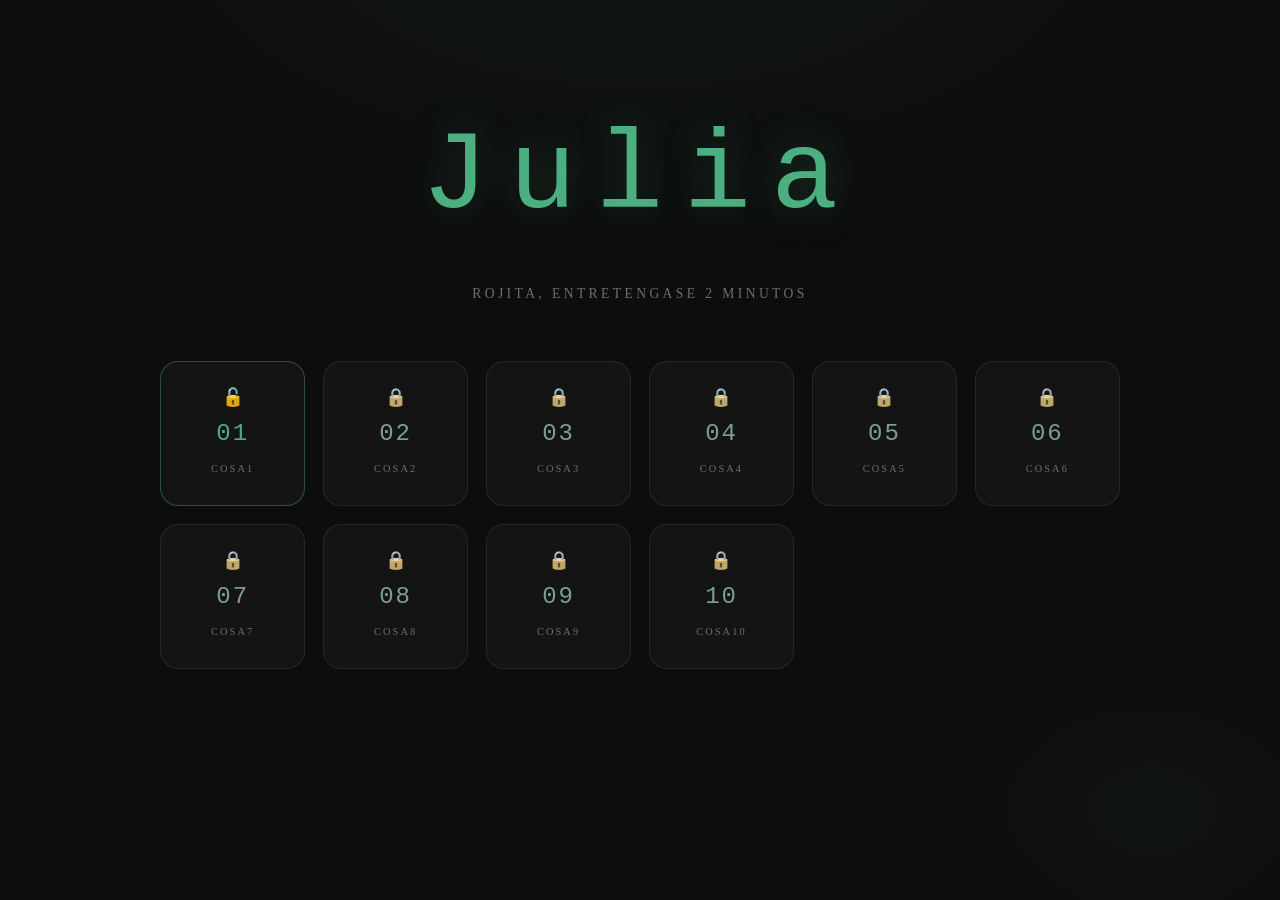
==== index.html @ 5a0962df "Add files via upload" ====
<!DOCTYPE html>
<html lang="es">
<head>
  <meta charset="UTF-8" />
  <meta name="viewport" content="width=device-width, initial-scale=1.0" />
  <title>Julia — Malparida</title>
  <link rel="stylesheet" href="styles.css" />
</head>
<body>

  <div class="container">

    <!-- Título principal -->
    <h1 class="site-title">Julia</h1>
    <p class="site-subtitle">Rojita, entretengase 2 minutos</p>

    <!-- Cuadrícula de niveles -->
    <div class="levels-grid" id="levelsGrid">
      <!-- Generado por script.js -->
    </div>

  </div>

  <script src="script.js"></script>
</body>
</html>
---- styles.css ----
/* ============================================================
   styles.css — Julia Game
   Paleta: Negro profundo + Verde esmeralda suave
   ============================================================ */

/* ---------- Variables globales ---------- */
:root {
  --bg:          #0d0d0d;
  --bg-card:     #141414;
  --bg-card-hover: #1a1f1a;
  --green:       #4caf82;        /* verde esmeralda suave */
  --green-dim:   #3a8c64;
  --green-glow:  rgba(76, 175, 130, 0.18);
  --green-glow-strong: rgba(76, 175, 130, 0.32);
  --text:        #e8e8e8;
  --text-muted:  #6b7068;
  --border:      rgba(76, 175, 130, 0.15);
  --border-hover:rgba(76, 175, 130, 0.4);
  --radius:      12px;
  --radius-lg:   18px;
  --transition:  0.28s cubic-bezier(0.4, 0, 0.2, 1);
  --font-display:'Courier New', 'Lucida Console', monospace;
  --font-body:   'Georgia', serif;
}

/* ---------- Reset & base ---------- */
*, *::before, *::after { box-sizing: border-box; margin: 0; padding: 0; }

html { scroll-behavior: smooth; }

body {
  background: var(--bg);
  color: var(--text);
  font-family: var(--font-body);
  min-height: 100vh;
  line-height: 1.6;
  overflow-x: hidden;
}

/* Fondo con textura muy sutil */
body::before {
  content: '';
  position: fixed;
  inset: 0;
  background:
    radial-gradient(ellipse 80% 60% at 50% -10%, rgba(76,175,130,0.06) 0%, transparent 70%),
    radial-gradient(ellipse 40% 40% at 90% 90%, rgba(76,175,130,0.04) 0%, transparent 60%);
  pointer-events: none;
  z-index: 0;
}

/* ---------- Utilidades de animación ---------- */
@keyframes fadeIn {
  from { opacity: 0; transform: translateY(14px); }
  to   { opacity: 1; transform: translateY(0); }
}
@keyframes fadeInFast {
  from { opacity: 0; }
  to   { opacity: 1; }
}
@keyframes pulse-glow {
  0%, 100% { box-shadow: 0 0 12px var(--green-glow); }
  50%       { box-shadow: 0 0 24px var(--green-glow-strong); }
}
@keyframes float {
  0%, 100% { transform: translateY(0); }
  50%       { transform: translateY(-6px); }
}
@keyframes scalePop {
  0%   { transform: scale(0.92); opacity: 0; }
  100% { transform: scale(1);    opacity: 1; }
}

.fade-in   { animation: fadeIn 0.6s ease forwards; }
.fade-fast { animation: fadeInFast 0.4s ease forwards; }

/* ---------- Layout helpers ---------- */
.container {
  position: relative;
  z-index: 1;
  width: min(960px, 95vw);
  margin-inline: auto;
  padding-block: 2rem;
}

/* ============================================================
   INDEX — MENÚ PRINCIPAL
   ============================================================ */

/* Cabecera */
.site-title {
  font-family: var(--font-display);
  font-size: clamp(3.2rem, 10vw, 7rem);
  font-weight: 400;
  letter-spacing: 0.18em;
  text-align: center;
  color: var(--green);
  text-shadow:
    0 0 40px rgba(76,175,130,0.25),
    0 0 80px rgba(76,175,130,0.1);
  padding-block: 3.5rem 1rem;
  animation: fadeIn 0.8s ease forwards;
}

.site-subtitle {
  text-align: center;
  color: var(--text-muted);
  font-size: 0.85rem;
  letter-spacing: 0.25em;
  text-transform: uppercase;
  margin-bottom: 3.5rem;
  animation: fadeIn 0.8s 0.15s ease both;
}

/* Cuadrícula de niveles */
.levels-grid {
  display: grid;
  grid-template-columns: repeat(auto-fill, minmax(140px, 1fr));
  gap: 1.1rem;
  animation: fadeIn 0.8s 0.3s ease both;
}

/* Tarjeta de nivel */
.level-card {
  aspect-ratio: 1 / 1;
  border-radius: var(--radius-lg);
  border: 1px solid var(--border);
  background: var(--bg-card);
  display: flex;
  flex-direction: column;
  align-items: center;
  justify-content: center;
  gap: 0.5rem;
  cursor: default;
  transition:
    transform var(--transition),
    border-color var(--transition),
    box-shadow var(--transition),
    background var(--transition),
    opacity var(--transition);
  user-select: none;
  position: relative;
  overflow: hidden;
}

/* Brillo en esquina superior */
.level-card::before {
  content: '';
  position: absolute;
  top: -40%;
  left: -40%;
  width: 80%;
  height: 80%;
  background: radial-gradient(circle, rgba(76,175,130,0.07) 0%, transparent 70%);
  transition: opacity var(--transition);
  opacity: 0;
}

/* Nivel activo */
.level-card.active {
  cursor: pointer;
  border-color: var(--border-hover);
}
.level-card.active:hover {
  transform: translateY(-6px) scale(1.03);
  background: var(--bg-card-hover);
  border-color: var(--green);
  box-shadow:
    0 8px 32px rgba(0,0,0,0.4),
    0 0 20px var(--green-glow);
}
.level-card.active:hover::before { opacity: 1; }

/* Nivel bloqueado */
.level-card.locked {
  opacity: 0.35;
  filter: grayscale(0.6);
}

/* Textos dentro de la tarjeta */
.level-number {
  font-family: var(--font-display);
  font-size: 1.5rem;
  color: var(--green);
  letter-spacing: 0.08em;
}
.level-label {
  font-size: 0.65rem;
  letter-spacing: 0.2em;
  text-transform: uppercase;
  color: var(--text-muted);
}
.level-icon {
  font-size: 1.1rem;
  line-height: 1;
}

/* ============================================================
   JUEGO — juego.html
   ============================================================ */

/* Wrapper central para pantallas del juego */
.game-wrapper {
  min-height: 100vh;
  display: flex;
  flex-direction: column;
  align-items: center;
  justify-content: center;
  padding: 2rem;
  position: relative;
  z-index: 1;
}

/* Cabecera del juego (nivel + botón volver) */
.game-header {
  position: fixed;
  top: 0; left: 0; right: 0;
  display: flex;
  align-items: center;
  justify-content: space-between;
  padding: 1rem 2rem;
  background: rgba(13,13,13,0.85);
  backdrop-filter: blur(8px);
  border-bottom: 1px solid var(--border);
  z-index: 100;
}
.game-header-title {
  font-family: var(--font-display);
  font-size: 1.1rem;
  color: var(--green);
  letter-spacing: 0.15em;
}
.btn-back {
  background: transparent;
  border: 1px solid var(--border);
  color: var(--text-muted);
  font-size: 0.75rem;
  letter-spacing: 0.15em;
  text-transform: uppercase;
  padding: 0.4rem 1rem;
  border-radius: 6px;
  cursor: pointer;
  transition: all var(--transition);
  text-decoration: none;
  font-family: var(--font-display);
}
.btn-back:hover {
  border-color: var(--green);
  color: var(--green);
}

/* Pantalla del juego (una a la vez) */
.game-screen {
  display: none;
  width: 100%;
  max-width: 640px;
  text-align: center;
}
.game-screen.active {
  display: flex;
  flex-direction: column;
  align-items: center;
  gap: 1.8rem;
  animation: scalePop 0.5s cubic-bezier(0.4,0,0.2,1) forwards;
}

/* ---- Pantalla 1: Botón inicio ---- */
.btn-start {
  font-family: var(--font-display);
  font-size: clamp(1rem, 3vw, 1.3rem);
  letter-spacing: 0.2em;
  padding: 1.2rem 2.8rem;
  background: transparent;
  border: 1.5px solid var(--green);
  color: var(--green);
  border-radius: var(--radius-lg);
  cursor: pointer;
  transition: all var(--transition);
  animation: pulse-glow 3s ease-in-out infinite, float 4s ease-in-out infinite;
  position: relative;
  overflow: hidden;
}
.btn-start::after {
  content: '';
  position: absolute;
  inset: 0;
  background: var(--green-glow);
  opacity: 0;
  transition: opacity var(--transition);
}
.btn-start:hover {
  background: rgba(76,175,130,0.08);
  box-shadow: 0 0 36px var(--green-glow-strong);
  transform: scale(1.04);
}
.btn-start:hover::after { opacity: 1; }

/* ---- Pantalla 2: Mensaje ---- */
.msg-poem {
  font-family: var(--font-body);
  font-size: clamp(1.1rem, 3vw, 1.4rem);
  color: var(--text);
  line-height: 1.8;
  max-width: 480px;
  padding: 2.5rem;
  border: 1px solid var(--border);
  border-radius: var(--radius-lg);
  background: var(--bg-card);
  box-shadow: 0 0 40px rgba(76,175,130,0.06);
  font-style: italic;
}

/* Botón genérico "Continuar" / secundario */
.btn-continue {
  font-family: var(--font-display);
  font-size: 0.8rem;
  letter-spacing: 0.2em;
  text-transform: uppercase;
  padding: 0.75rem 2rem;
  background: transparent;
  border: 1px solid var(--green-dim);
  color: var(--green);
  border-radius: var(--radius);
  cursor: pointer;
  transition: all var(--transition);
}
.btn-continue:hover {
  background: rgba(76,175,130,0.08);
  border-color: var(--green);
  box-shadow: 0 0 16px var(--green-glow);
}

/* ---- Pantalla 3: Preguntas ---- */
.question-counter {
  font-family: var(--font-display);
  font-size: 0.75rem;
  letter-spacing: 0.25em;
  color: var(--text-muted);
  text-transform: uppercase;
}
.question-text {
  font-size: clamp(1.05rem, 3vw, 1.25rem);
  color: var(--text);
  line-height: 1.7;
  padding: 1.5rem 2rem;
  background: var(--bg-card);
  border: 1px solid var(--border);
  border-radius: var(--radius-lg);
  width: 100%;
}
.options-list {
  list-style: none;
  width: 100%;
  display: flex;
  flex-direction: column;
  gap: 0.7rem;
}
.option-btn {
  width: 100%;
  padding: 0.9rem 1.4rem;
  background: var(--bg-card);
  border: 1px solid var(--border);
  border-radius: var(--radius);
  color: var(--text);
  font-size: 0.95rem;
  font-family: var(--font-body);
  text-align: left;
  cursor: pointer;
  transition: all var(--transition);
  position: relative;
}
.option-btn:hover {
  border-color: var(--green);
  background: var(--bg-card-hover);
  box-shadow: 0 0 12px var(--green-glow);
  padding-left: 1.8rem;
}
.option-btn.selected {
  border-color: var(--green);
  background: rgba(76,175,130,0.1);
  color: var(--green);
  box-shadow: 0 0 16px var(--green-glow);
}
.option-btn.correct {
  border-color: #4caf82;
  background: rgba(76,175,130,0.18);
  color: #7dd4a8;
}
.option-btn.wrong {
  border-color: #a05050;
  background: rgba(160,80,80,0.12);
  color: #c08080;
}
.option-btn:disabled { cursor: default; }

/* Barra de progreso preguntas */
.progress-bar-wrap {
  width: 100%;
  height: 3px;
  background: rgba(255,255,255,0.06);
  border-radius: 99px;
  overflow: hidden;
}
.progress-bar-fill {
  height: 100%;
  background: var(--green);
  border-radius: 99px;
  transition: width 0.5s ease;
  box-shadow: 0 0 8px var(--green-glow);
}

/* ---- Pantalla 4: Ahorcado ---- */
.hangman-area {
  width: 100%;
  display: flex;
  flex-direction: column;
  align-items: center;
  gap: 1.8rem;
}

/* Dibujo SVG del ahorcado */
.hangman-svg {
  width: 160px;
  height: 180px;
}
.hm-line {
  stroke: var(--green);
  stroke-width: 2.5;
  stroke-linecap: round;
  transition: opacity 0.3s ease;
  opacity: 0;
}
.hm-line.visible { opacity: 1; }

/* Palabra a adivinar */
.word-display {
  display: flex;
  gap: 0.5rem;
  flex-wrap: wrap;
  justify-content: center;
}
.letter-slot {
  width: 30px;
  text-align: center;
  font-family: var(--font-display);
  font-size: 1.4rem;
  color: var(--green);
  letter-spacing: 0.05em;
  border-bottom: 2px solid var(--green-dim);
  padding-bottom: 4px;
  min-height: 2rem;
  transition: color 0.3s ease;
}

/* Teclado de letras */
.keyboard {
  display: flex;
  flex-wrap: wrap;
  gap: 0.4rem;
  justify-content: center;
  max-width: 520px;
}
.key-btn {
  width: 38px;
  height: 38px;
  border-radius: 8px;
  background: var(--bg-card);
  border: 1px solid var(--border);
  color: var(--text);
  font-family: var(--font-display);
  font-size: 0.8rem;
  cursor: pointer;
  transition: all var(--transition);
  display: flex;
  align-items: center;
  justify-content: center;
}
.key-btn:hover:not(:disabled) {
  border-color: var(--green);
  color: var(--green);
  box-shadow: 0 0 10px var(--green-glow);
}
.key-btn:disabled {
  opacity: 0.25;
  cursor: default;
}
.key-btn.hit {
  border-color: var(--green);
  color: var(--green);
  background: rgba(76,175,130,0.1);
}
.key-btn.miss {
  border-color: #7a4040;
  color: #a06060;
  background: rgba(120,60,60,0.1);
}

/* Contador de errores */
.errors-counter {
  font-family: var(--font-display);
  font-size: 0.8rem;
  letter-spacing: 0.15em;
  color: var(--text-muted);
}
.errors-counter span {
  color: var(--green);
}

/* Mensaje final (victoria/derrota) */
.end-message {
  font-family: var(--font-display);
  font-size: 1.5rem;
  letter-spacing: 0.15em;
  text-align: center;
  padding: 1.5rem 2rem;
  border-radius: var(--radius-lg);
  animation: fadeIn 0.5s ease forwards;
}
.end-message.win {
  color: var(--green);
  border: 1px solid var(--green-dim);
  background: rgba(76,175,130,0.07);
  box-shadow: 0 0 30px var(--green-glow);
}
.end-message.lose {
  color: #c08080;
  border: 1px solid #7a4040;
  background: rgba(120,60,60,0.07);
}

/* Botón reiniciar */
.btn-restart {
  font-family: var(--font-display);
  font-size: 0.75rem;
  letter-spacing: 0.2em;
  text-transform: uppercase;
  padding: 0.65rem 1.8rem;
  background: transparent;
  border: 1px solid var(--border);
  color: var(--text-muted);
  border-radius: var(--radius);
  cursor: pointer;
  transition: all var(--transition);
}
.btn-restart:hover {
  border-color: var(--green);
  color: var(--green);
}

/* ---- Botón gigante de trampa (Pregunta 2) ---- */
.btn-trap-reveal {
  width: 100%;
  padding: 1.6rem 2rem;
  font-family: var(--font-display);
  font-size: clamp(1.1rem, 4vw, 1.8rem);
  letter-spacing: 0.12em;
  color: var(--green);
  background: rgba(76, 175, 130, 0.07);
  border: 2px solid var(--green);
  border-radius: var(--radius-lg);
  cursor: default;         /* No es clickeable después */
  animation: fadeIn 0.5s ease forwards, pulse-glow 2.5s ease-in-out infinite;
  box-shadow: 0 0 30px var(--green-glow-strong);
  text-shadow: 0 0 20px rgba(76,175,130,0.4);
  pointer-events: none;    /* Solo decorativo */
}

/* ============================================================
   RESPONSIVE
   ============================================================ */
@media (max-width: 600px) {
  .levels-grid {
    grid-template-columns: repeat(auto-fill, minmax(110px, 1fr));
    gap: 0.8rem;
  }
  .game-header { padding: 0.8rem 1rem; }
  .key-btn { width: 32px; height: 32px; font-size: 0.7rem; }
  .letter-slot { width: 22px; font-size: 1.1rem; }
}
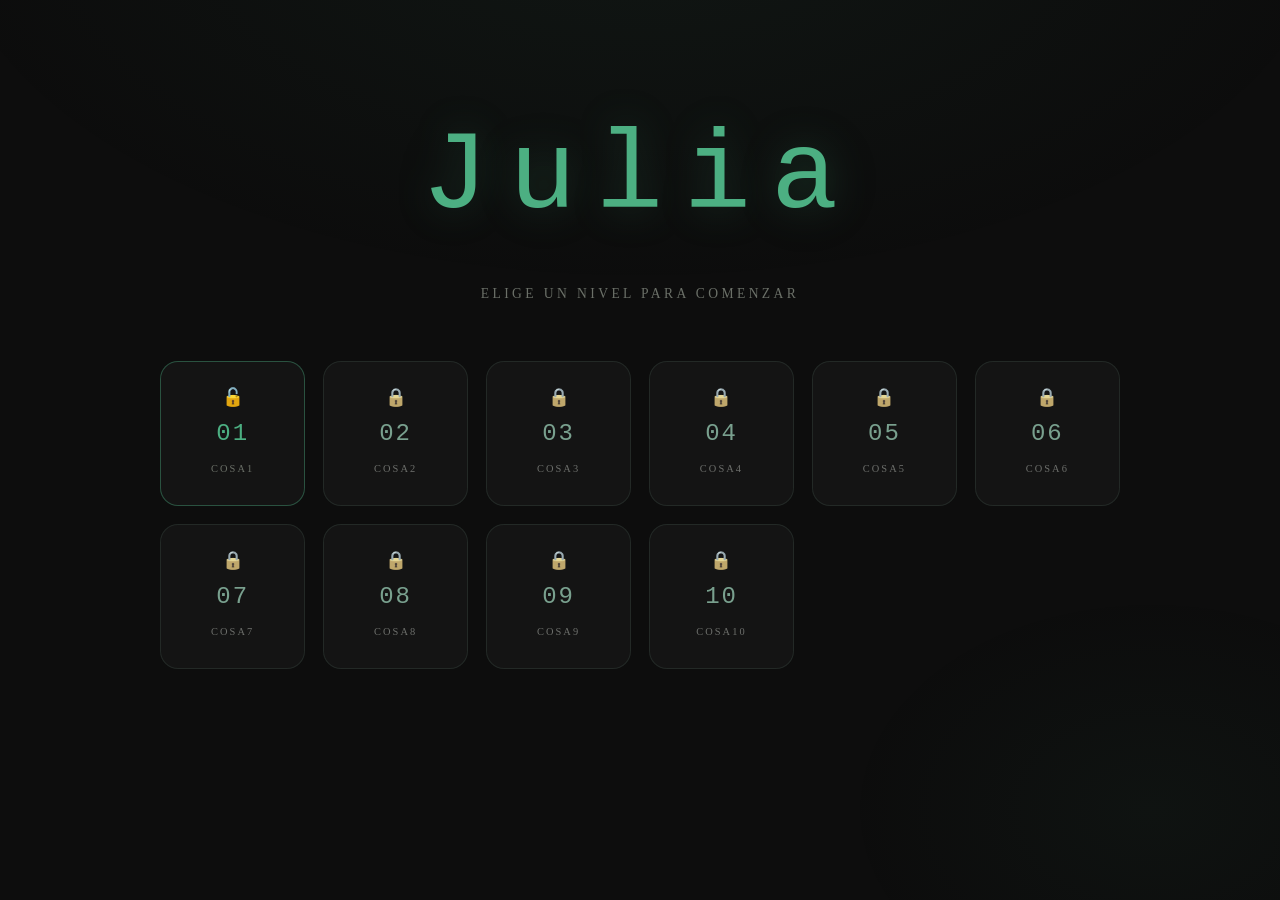
==== commit 7a4525c0: "Update index.html" ====
--- a/index.html
+++ b/index.html
@@ -3,7 +3,7 @@
 <head>
   <meta charset="UTF-8" />
   <meta name="viewport" content="width=device-width, initial-scale=1.0" />
-  <title>Julia — Malparida</title>
+  <title>Julia — Niveles</title>
   <link rel="stylesheet" href="styles.css" />
 </head>
 <body>
@@ -12,7 +12,7 @@
 
     <!-- Título principal -->
     <h1 class="site-title">Julia</h1>
-    <p class="site-subtitle">Rojita, entretengase 2 minutos</p>
+    <p class="site-subtitle">Elige un nivel para comenzar</p>
 
     <!-- Cuadrícula de niveles -->
     <div class="levels-grid" id="levelsGrid">
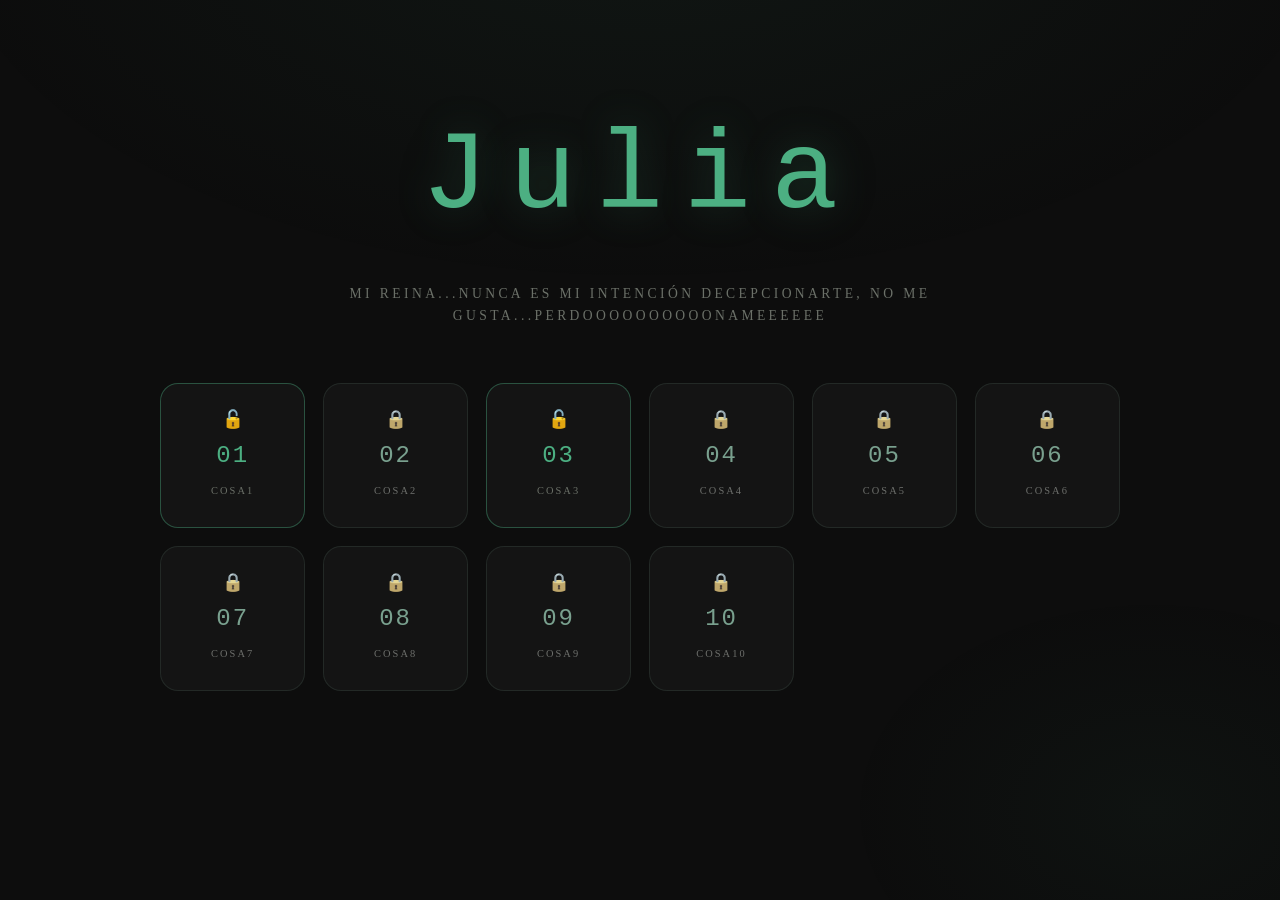
==== commit 8953ec44: "Update index.html" ====
--- a/index.html
+++ b/index.html
@@ -12,7 +12,7 @@
 
     <!-- Título principal -->
     <h1 class="site-title">Julia</h1>
-    <p class="site-subtitle">Elige un nivel para comenzar</p>
+    <p class="site-subtitle">MI REINA...NUNCA ES MI INTENCIÓN DECEPCIONARTE, NO ME GUSTA...PERDOOOOoooOOONAMEEEeeE</p>
 
     <!-- Cuadrícula de niveles -->
     <div class="levels-grid" id="levelsGrid">
--- a/styles.css
+++ b/styles.css
@@ -577,3 +577,618 @@
   .key-btn { width: 32px; height: 32px; font-size: 0.7rem; }
   .letter-slot { width: 22px; font-size: 1.1rem; }
 }
+
+/* ============================================================
+   NIVEL 2 — Mensajería en tiempo real
+   ============================================================ */
+
+/* ---- Overlay de identificación ---- */
+.n2-overlay {
+  position: fixed;
+  inset: 0;
+  background: var(--bg);
+  display: flex;
+  align-items: center;
+  justify-content: center;
+  z-index: 200;
+}
+
+.n2-id-card {
+  background: var(--bg-card);
+  border: 1px solid var(--border);
+  border-radius: var(--radius-lg);
+  padding: 3rem 2.5rem;
+  text-align: center;
+  display: flex;
+  flex-direction: column;
+  gap: 2rem;
+  width: min(380px, 90vw);
+  box-shadow: 0 0 60px rgba(76,175,130,0.06);
+}
+
+.n2-id-label {
+  font-family: var(--font-display);
+  font-size: 1rem;
+  letter-spacing: 0.25em;
+  text-transform: uppercase;
+  color: var(--text-muted);
+}
+
+.n2-id-btns {
+  display: grid;
+  grid-template-columns: 1fr 1fr;
+  gap: 1rem;
+}
+
+.n2-id-btn {
+  display: flex;
+  flex-direction: column;
+  align-items: center;
+  gap: 0.4rem;
+  padding: 1.5rem 1rem;
+  background: var(--bg);
+  border: 1.5px solid var(--border);
+  border-radius: var(--radius-lg);
+  color: var(--text);
+  font-family: var(--font-display);
+  font-size: 0.9rem;
+  letter-spacing: 0.08em;
+  cursor: pointer;
+  transition: all var(--transition);
+}
+.n2-id-btn:hover {
+  border-color: var(--green);
+  background: rgba(76,175,130,0.06);
+  box-shadow: 0 0 20px var(--green-glow);
+  transform: translateY(-3px);
+}
+.n2-id-icon { font-size: 2rem; line-height: 1; }
+.n2-id-sub  { font-size: 0.65rem; color: var(--text-muted); letter-spacing: 0.2em; }
+
+/* ---- Layout principal del nivel 2 ---- */
+.n2-main {
+  flex-direction: column;
+  align-items: center;
+  gap: 1.5rem;
+  padding: 6rem 1.5rem 3rem;
+  width: 100%;
+  max-width: 640px;
+  margin-inline: auto;
+  min-height: 100vh;
+}
+
+/* ---- Barra de estado ---- */
+.n2-status-bar {
+  width: 100%;
+  display: flex;
+  justify-content: space-between;
+  align-items: center;
+  padding: 0.75rem 1.2rem;
+  background: var(--bg-card);
+  border: 1px solid var(--border);
+  border-radius: var(--radius);
+  font-family: var(--font-display);
+  font-size: 0.75rem;
+  letter-spacing: 0.12em;
+  animation: fadeIn 0.5s ease forwards;
+}
+.n2-status-user,
+.n2-status-other {
+  display: flex;
+  align-items: center;
+  gap: 0.5rem;
+  color: var(--text-muted);
+}
+/* Punto de presencia */
+.n2-dot {
+  width: 8px;
+  height: 8px;
+  border-radius: 50%;
+  background: #3a4a3a;
+  transition: background 0.4s ease, box-shadow 0.4s ease;
+  flex-shrink: 0;
+}
+.n2-dot.n2-dot-active {
+  background: var(--green);
+  box-shadow: 0 0 6px var(--green-glow-strong);
+}
+.n2-last-seen {
+  font-size: 0.65rem;
+  color: var(--text-muted);
+  margin-left: 0.2rem;
+}
+
+/* ---- Etiqueta de sección ---- */
+.n2-section-label {
+  font-family: var(--font-display);
+  font-size: 0.7rem;
+  letter-spacing: 0.25em;
+  text-transform: uppercase;
+  color: var(--text-muted);
+  align-self: flex-start;
+  margin-bottom: 0.2rem;
+}
+
+/* ---- Panel de envío ---- */
+.n2-send-panel {
+  width: 100%;
+  background: var(--bg-card);
+  border: 1px solid var(--border);
+  border-radius: var(--radius-lg);
+  padding: 1.5rem;
+  display: flex;
+  flex-direction: column;
+  gap: 1rem;
+  animation: fadeIn 0.5s 0.1s ease both;
+}
+
+/* Botones rápidos */
+.n2-quick-btns {
+  display: flex;
+  flex-wrap: wrap;
+  gap: 0.6rem;
+}
+.n2-quick-btn {
+  padding: 0.55rem 1rem;
+  background: var(--bg);
+  border: 1px solid var(--border);
+  border-radius: 999px;
+  color: var(--text);
+  font-size: 0.85rem;
+  font-family: var(--font-body);
+  cursor: pointer;
+  transition: all var(--transition);
+  white-space: nowrap;
+}
+.n2-quick-btn:hover {
+  border-color: var(--green);
+  color: var(--green);
+  box-shadow: 0 0 12px var(--green-glow);
+  transform: scale(1.04);
+}
+
+/* Input + botón enviar */
+.n2-input-row {
+  display: flex;
+  gap: 0.6rem;
+}
+.n2-input {
+  flex: 1;
+  background: var(--bg);
+  border: 1px solid var(--border);
+  border-radius: var(--radius);
+  padding: 0.7rem 1rem;
+  color: var(--text);
+  font-family: var(--font-body);
+  font-size: 0.95rem;
+  outline: none;
+  transition: border-color var(--transition), box-shadow var(--transition);
+}
+.n2-input::placeholder { color: var(--text-muted); }
+.n2-input:focus {
+  border-color: var(--green-dim);
+  box-shadow: 0 0 10px var(--green-glow);
+}
+
+.n2-send-btn {
+  width: 44px;
+  height: 44px;
+  flex-shrink: 0;
+  background: transparent;
+  border: 1.5px solid var(--green-dim);
+  border-radius: var(--radius);
+  color: var(--green);
+  font-size: 1.1rem;
+  cursor: pointer;
+  transition: all var(--transition);
+  display: flex;
+  align-items: center;
+  justify-content: center;
+}
+.n2-send-btn:hover {
+  background: rgba(76,175,130,0.1);
+  border-color: var(--green);
+  box-shadow: 0 0 14px var(--green-glow);
+}
+.n2-send-btn.n2-sending {
+  transform: scale(0.9);
+  opacity: 0.6;
+}
+
+/* ---- Chat / historial ---- */
+.n2-chat-section {
+  width: 100%;
+  display: flex;
+  flex-direction: column;
+  gap: 0.8rem;
+  animation: fadeIn 0.5s 0.2s ease both;
+}
+.n2-chat-box {
+  width: 100%;
+  min-height: 220px;
+  max-height: 380px;
+  overflow-y: auto;
+  background: var(--bg-card);
+  border: 1px solid var(--border);
+  border-radius: var(--radius-lg);
+  padding: 1rem;
+  display: flex;
+  flex-direction: column;
+  gap: 0.6rem;
+  scroll-behavior: smooth;
+}
+.n2-chat-box::-webkit-scrollbar { width: 4px; }
+.n2-chat-box::-webkit-scrollbar-track { background: transparent; }
+.n2-chat-box::-webkit-scrollbar-thumb { background: var(--border); border-radius: 4px; }
+
+.n2-chat-empty {
+  color: var(--text-muted);
+  font-size: 0.85rem;
+  text-align: center;
+  margin: auto;
+  font-style: italic;
+}
+
+/* Burbujas de chat */
+.n2-bubble {
+  max-width: 78%;
+  display: flex;
+  flex-direction: column;
+  gap: 0.15rem;
+  animation: fadeIn 0.35s ease forwards;
+}
+.n2-bubble-mine    { align-self: flex-end; align-items: flex-end; }
+.n2-bubble-theirs  { align-self: flex-start; align-items: flex-start; }
+
+.n2-bubble-sender {
+  font-family: var(--font-display);
+  font-size: 0.6rem;
+  letter-spacing: 0.18em;
+  color: var(--text-muted);
+  text-transform: uppercase;
+}
+.n2-bubble-text {
+  padding: 0.6rem 0.9rem;
+  border-radius: 14px;
+  font-size: 0.92rem;
+  line-height: 1.5;
+  word-break: break-word;
+}
+.n2-bubble-mine .n2-bubble-text {
+  background: rgba(76,175,130,0.12);
+  border: 1px solid rgba(76,175,130,0.28);
+  color: var(--text);
+  border-bottom-right-radius: 4px;
+}
+.n2-bubble-theirs .n2-bubble-text {
+  background: rgba(255,255,255,0.04);
+  border: 1px solid rgba(255,255,255,0.08);
+  color: var(--text);
+  border-bottom-left-radius: 4px;
+}
+.n2-bubble-time {
+  font-size: 0.6rem;
+  color: var(--text-muted);
+  margin-top: 0.1rem;
+}
+
+/* ---- Toast de notificación interna ---- */
+.n2-toast {
+  position: fixed;
+  bottom: 1.5rem;
+  left: 50%;
+  transform: translateX(-50%) translateY(20px);
+  background: var(--bg-card);
+  border: 1px solid var(--green-dim);
+  color: var(--green);
+  font-family: var(--font-display);
+  font-size: 0.8rem;
+  letter-spacing: 0.1em;
+  padding: 0.7rem 1.4rem;
+  border-radius: 999px;
+  box-shadow: 0 0 20px var(--green-glow);
+  opacity: 0;
+  pointer-events: none;
+  transition: opacity 0.35s ease, transform 0.35s ease;
+  z-index: 9999;
+  max-width: 90vw;
+  text-align: center;
+}
+.n2-toast.n2-toast-show {
+  opacity: 1;
+  transform: translateX(-50%) translateY(0);
+}
+
+/* ---- Responsive nivel 2 ---- */
+@media (max-width: 480px) {
+  .n2-id-btns { grid-template-columns: 1fr; }
+  .n2-bubble  { max-width: 90%; }
+}
+
+/* ============================================================
+   NIVEL 3 — Historia + Chat superpuesto
+   ============================================================ */
+
+/* ---- Body override para nivel3 ---- */
+.n3-body {
+  background: #000;
+  overflow: hidden;     /* Sin scroll en la historia */
+  height: 100dvh;
+}
+
+/* ============================================================
+   PANTALLA DE ENTRADA
+   ============================================================ */
+.n3-entry {
+  position: fixed;
+  inset: 0;
+  background: var(--bg);
+  display: flex;
+  align-items: center;
+  justify-content: center;
+  z-index: 100;
+  transition: opacity 0.4s ease, transform 0.4s ease;
+}
+.n3-entry.n3-entry-out {
+  opacity: 0;
+  transform: scale(1.04);
+  pointer-events: none;
+}
+
+.n3-entry-inner {
+  display: flex;
+  flex-direction: column;
+  align-items: center;
+  gap: 2rem;
+  text-align: center;
+}
+
+.n3-entry-label {
+  font-family: var(--font-display);
+  font-size: 0.75rem;
+  letter-spacing: 0.35em;
+  text-transform: uppercase;
+  color: var(--text-muted);
+}
+
+.n3-entry-btn {
+  display: flex;
+  align-items: center;
+  gap: 0.9rem;
+  padding: 1.1rem 2.4rem;
+  background: transparent;
+  border: 1.5px solid var(--green);
+  border-radius: var(--radius-lg);
+  color: var(--green);
+  font-family: var(--font-display);
+  font-size: 1rem;
+  letter-spacing: 0.15em;
+  cursor: pointer;
+  transition: all var(--transition);
+  animation: pulse-glow 3s ease-in-out infinite;
+}
+.n3-entry-btn:hover {
+  background: rgba(76,175,130,0.08);
+  box-shadow: 0 0 30px var(--green-glow-strong);
+  transform: scale(1.04);
+}
+.n3-entry-icon {
+  font-size: 1.2rem;
+}
+
+/* ============================================================
+   ESCENA PRINCIPAL
+   ============================================================ */
+.n3-scene {
+  position: fixed;
+  inset: 0;
+  display: flex;             /* cambia a flex cuando aparece */
+  flex-direction: column;
+  align-items: center;
+  justify-content: center;
+  background: #000;
+  opacity: 0;
+  transition: opacity 0.6s ease;
+}
+.n3-scene.n3-scene-visible {
+  opacity: 1;
+}
+
+/* ---- Botón volver ---- */
+.n3-back-btn {
+  position: fixed;
+  top: 1rem;
+  left: 1rem;
+  z-index: 50;
+  font-family: var(--font-display);
+  font-size: 0.7rem;
+  letter-spacing: 0.18em;
+  text-transform: uppercase;
+  color: rgba(255,255,255,0.5);
+  text-decoration: none;
+  padding: 0.4rem 0.9rem;
+  border: 1px solid rgba(255,255,255,0.1);
+  border-radius: 6px;
+  backdrop-filter: blur(4px);
+  background: rgba(0,0,0,0.3);
+  transition: all var(--transition);
+}
+.n3-back-btn:hover {
+  color: var(--green);
+  border-color: var(--green-dim);
+}
+
+/* ============================================================
+   BARRA DE PROGRESO
+   ============================================================ */
+.n3-progress-bar-wrap {
+  position: fixed;
+  top: 0;
+  left: 0;
+  right: 0;
+  z-index: 40;
+  display: flex;
+  gap: 3px;
+  padding: 8px 10px 0;
+}
+
+.n3-seg {
+  flex: 1;
+  height: 3px;
+  background: rgba(255,255,255,0.15);
+  border-radius: 99px;
+  overflow: hidden;
+}
+.n3-seg-fill {
+  height: 100%;
+  width: 0%;
+  background: var(--green);
+  border-radius: 99px;
+  box-shadow: 0 0 6px var(--green-glow);
+}
+
+/* ============================================================
+   VIDEO — contenedor 9:16 centrado
+   ============================================================ */
+.n3-video-wrap {
+  position: relative;
+  /* En móvil: casi toda la pantalla */
+  width: min(400px, 100vw);
+  /* Ratio 9:16 */
+  aspect-ratio: 9 / 16;
+  max-height: 100dvh;
+  border-radius: 18px;
+  overflow: hidden;
+  background: #111;
+  box-shadow:
+    0 0 0 1px rgba(76,175,130,0.1),
+    0 20px 60px rgba(0,0,0,0.7);
+}
+
+/* El video/iframe llena el contenedor */
+.n3-video-el {
+  position: absolute;
+  inset: 0;
+  width: 100%;
+  height: 100%;
+  object-fit: cover;
+  border: none;
+}
+
+/* Iframe de TikTok necesita ajuste especial */
+.n3-tiktok {
+  /* TikTok embed tiene su propio padding interno;
+     lo sobreescalamos para que llene el área */
+  transform: scale(1.02);
+  transform-origin: center center;
+}
+
+/* Overlay oscuro sobre el video (mejora legibilidad de mensajes) */
+.n3-video-overlay {
+  position: absolute;
+  inset: 0;
+  /* Gradiente: más oscuro abajo donde van los mensajes */
+  background: linear-gradient(
+    to bottom,
+    rgba(0,0,0,0.05) 0%,
+    rgba(0,0,0,0.08) 50%,
+    rgba(0,0,0,0.55) 80%,
+    rgba(0,0,0,0.72) 100%
+  );
+  z-index: 2;
+  pointer-events: none;
+  border-radius: inherit;
+}
+
+/* ============================================================
+   MENSAJES — sobre el video
+   ============================================================ */
+.n3-messages-area {
+  position: absolute;
+  bottom: 0;
+  left: 0;
+  right: 0;
+  z-index: 5;
+  display: flex;
+  flex-direction: column;
+  align-items: flex-end;      /* alineados a la derecha */
+  gap: 0.55rem;
+  padding: 0 1rem 1.4rem;
+  /* Scroll por si acumulan muchos mensajes */
+  overflow-y: auto;
+  max-height: 55%;
+  /* Ocultar scrollbar */
+  scrollbar-width: none;
+}
+.n3-messages-area::-webkit-scrollbar { display: none; }
+
+/* Wrapper de cada burbuja — controla la animación de entrada */
+.n3-bubble-wrap {
+  opacity: 0;
+  transform: translateY(16px);
+  transition: opacity 0.55s cubic-bezier(0.4,0,0.2,1),
+              transform 0.55s cubic-bezier(0.4,0,0.2,1);
+  max-width: 82%;
+}
+.n3-bubble-wrap.n3-bubble-visible {
+  opacity: 1;
+  transform: translateY(0);
+}
+
+/* Burbuja de mensaje */
+.n3-msg-bubble {
+  display: inline-block;
+  padding: 0.65rem 1.1rem;
+  background: rgba(13, 13, 13, 0.72);
+  backdrop-filter: blur(10px);
+  -webkit-backdrop-filter: blur(10px);
+  border: 1px solid rgba(76,175,130,0.22);
+  border-radius: 18px 18px 4px 18px;  /* forma de burbuja de chat */
+  color: #f0f0f0;
+  font-family: var(--font-body);
+  font-size: clamp(0.9rem, 3.5vw, 1.05rem);
+  line-height: 1.5;
+  letter-spacing: 0.01em;
+  box-shadow:
+    0 4px 20px rgba(0,0,0,0.4),
+    0 0 12px rgba(76,175,130,0.1);
+  /* Glow sutil verde */
+  text-shadow: 0 0 20px rgba(76,175,130,0.15);
+  word-break: break-word;
+}
+
+/* ============================================================
+   RESPONSIVE — Ajustes mobile-first
+   ============================================================ */
+
+/* Móvil: video ocupa todo el ancho */
+@media (max-width: 480px) {
+  .n3-video-wrap {
+    width: 100vw;
+    border-radius: 0;
+    /* Altura real disponible */
+    height: 100dvh;
+    aspect-ratio: unset;
+  }
+  .n3-back-btn {
+    top: 0.6rem;
+    left: 0.6rem;
+  }
+  .n3-msg-bubble {
+    font-size: 1rem;
+  }
+}
+
+/* Tablet/escritorio: centrado con bordes */
+@media (min-width: 481px) {
+  .n3-video-wrap {
+    width: min(360px, 46vw);
+  }
+}
+
+/* Pantallas muy altas (ej. iPhone Pro Max vertical) */
+@media (max-width: 430px) and (min-height: 900px) {
+  .n3-messages-area {
+    padding-bottom: 2rem;
+  }
+}
